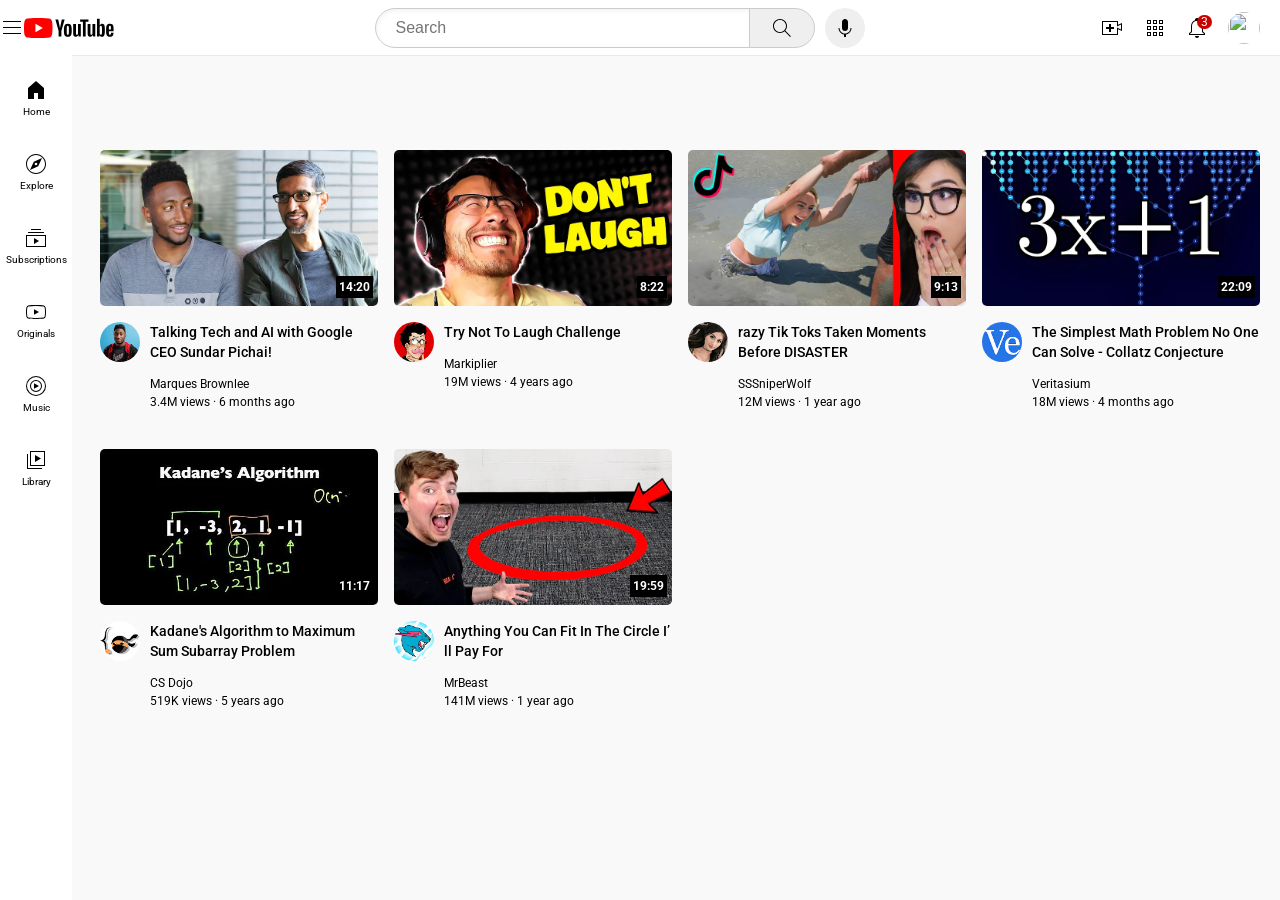
==== index.html @ daec249c "chore: rename Youtube.html to index.html and update configuration" ====
<!DOCTYPE html>
<html>
  <head>
      <title>Youtube-Copy</title>
      <link rel="preconnect" href="https://fonts.googleapis.com">
      <link rel="preconnect" href="https://fonts.gstatic.com" crossorigin>
      <link href="https://fonts.googleapis.com/css2?family=Roboto:wght@400;500;700&display=swap" rel="stylesheet">
      
      <link rel="stylesheet" href="Style/Genral.css">
      <link rel="stylesheet" href="Style/Header.css">
      <link rel="stylesheet" href="Style/Videos.css">
      <link rel="stylesheet" href="Style/sider.css">
  </head>
  <body>
    <header>
    <div class="header">
      
      <div class="left-sec">
        <img class="hamburger" src="Icons/hamburger-menu.svg">
        <img class="yt-logo"  src="Icons/youtube-logo.svg">
      </div>

      <div class="mid-sec">
        <input class="search-bar" type="search" img src="Icons/search.svg" placeholder="Search">
        <button class="search-button">
          <img class="search-img" src="Icons/search.svg">
          <div class="tooltip">Search</div>
        </button>
        <button class="voice-search-button">
          <img class="mic" src="Icons/voice-search-icon.svg">
          <div class="tooltip">Search with your Voice </div>
        </button>
      </div>

      <div class="right-sec">
        <div class="upload-icon-container">
          <img class="upload-icon" src="Icons/upload.svg">
          <div class="tooltip">Create</div>
        </div>
        <div class="apps-icon-container">
          <img class="apps-icon" src="Icons/youtube-apps.svg">
          <div class="tooltip">YouTube Apps</div>
        </div>
        <div class="notifications-icon-container">
          <img class="notifications-icon" src="Icons/notifications.svg">
          <div class="tooltip">Notifications</div>
          <div class="notifications-count">3</div>
        </div>
        <div class="user-icon-container">
          <img class="user-icon" src="Into-duct-ry/CopyFlow.jpg">
          <div class="tooltip">Charan Tej</div>
        </div>
      </div>

    </div>
    </header>
    
    <nav>
    <div class="sider">
      <div class="sider-link">
        <img src="Icons/home.svg">
        <div>Home</div>
      </div>
      <div class="sider-link">
        <img src="Icons/explore.svg">
        <div>Explore</div>
      </div>
      <div class="sider-link">
        <img src="Icons/subscriptions.svg">
        <div>Subscriptions</div>
      </div>
      <div class="sider-link">
        <img src="Icons/originals.svg">
        <div>Originals</div>
      </div>
      <div class="sider-link">
        <img src="Icons/youtube-music.svg">
        <div>Music</div>
      </div>
      <div class="sider-link">
        <img src="Icons/library.svg">
        <div>Library</div>
      </div>
    </div>
    </nav>
    
    <main>
    <div class="video-grid">
      <div class="video-preview">
        <div class="thumbnail-row">
          <img class="thumbnail-1" src="images/thumbnail-1.webp">
          <div class="video-time">14:20</div>
        </div>
        <div class="video-info-grid">
          <div class="channel-icon">
            <img class="icon-picture" src="Channel-icon/channel-1.jpeg">
          </div>
          <div class="video-info">
            <p class="video-title">
              Talking Tech and AI with Google CEO Sundar Pichai!
            </p>
            <p class="video-aurthor">
              Marques Brownlee
            </p>
            <p class="video-stats">
              3.4M views &#183 6 months ago
            </p>
          </div>
          
        </div>
        
        
      </div>
  
      <div class="video-preview">
        <div class="thumbnail-row">
          <img class="thumbnail-1" src="images/thumbnail-2.webp">
          <div class="video-time">8:22</div>
        </div>
        <div class="video-info-grid">
          <div class="channel-icon">
            <img class="icon-picture" src="Channel-icon/channel-2.jpeg">
          </div>
          <div class="video-info">
            <p class="video-title">Try Not To Laugh Challenge 
            </p>
            <p class="video-aurthor">
              Markiplier
            </p>
            <p class="video-stats">
              19M views · 4 years ago
            </p>
          </div>
  
        </div>
        
      </div>
  
      <div class="video-preview">
        <div class="thumbnail-row">
          <img class="thumbnail-1" src="images/thumbnail-3.webp">
          <div class="video-time">9:13</div>
        </div>
        <div class="video-info-grid">
          <div class="channel-icon">
            <img class="icon-picture" src="Channel-icon/channel-3.jpeg">
          </div>
          <div class="video-info">
            <p class="video-title">
              razy Tik Toks Taken Moments Before DISASTER
            </p>
            <p class="video-aurthor">
              SSSniperWolf
            </p>
            <p class="video-stats">
              12M views · 1 year ago
            </p>
          </div>
  
        </div>
        
        
      </div>
  
      <div class="video-preview">
        <div class="thumbnail-row">
          <img class="thumbnail-1" src="images/thumbnail-4.webp">
          <div class="video-time">22:09</div>
        </div>
        <div class="video-info-grid">
          <div class="channel-icon">
            <img class="icon-picture" src="Channel-icon/channel-4.jpeg">
          </div>
          <div class="video-info">
            <p class="video-title">
              The Simplest Math Problem No One Can Solve - Collatz Conjecture
            </p>
            <p class="video-aurthor">
              Veritasium
            </p>
            <p class="video-stats">
              18M views · 4 months ago
            </p>
          </div>
          
        </div>
        
        
      </div>
  
      <div class="video-preview">
        <div class="thumbnail-row">
          <img class="thumbnail-1" src="images/thumbnail-5.webp">
          <div class="video-time">11:17</div>
        </div>
        <div class="video-info-grid">
          <div class="channel-icon">
            <img class="icon-picture" src="Channel-icon/channel-5.jpeg">
          </div>
          <div class="video-info">
            <p class="video-title">Kadane's Algorithm to Maximum Sum Subarray Problem
            </p>
            <p class="video-aurthor">
              CS Dojo
            </p>
            <p class="video-stats">
              519K views · 5 years ago
            </p>
          </div>
  
        </div>
        
      </div>
  
      <div class="video-preview">
        <div class="thumbnail-row">
          <img class="thumbnail-1" src="images/thumbnail-6.webp">
          <div class="video-time">19:59</div>
        </div>
        <div class="video-info-grid">
          <div class="channel-icon">
            <img class="icon-picture" src="Channel-icon/channel-6.jpeg">
          </div>
          <div class="video-info">
            <p class="video-title">
              Anything You Can Fit In The Circle I’ ll Pay For
            </p>
            <p class="video-aurthor">
              MrBeast
            </p>
            <p class="video-stats">
              141M views · 1 year ago
            </p>
          </div>
        </div> 
        
        
      </div>
    </div>
    </main>
    
  </body>
</html>
---- Style/Genral.css ----
p {
  margin-top: 0px;
  margin-bottom: 0px;
  font-family: Roboto, Arial;
}

body {
  background-color: rgb(249,249,249);
  margin-right: 20px;
  margin-top: 150px;
  margin-left: 100px;
  font-family: Roboto, Arial;
}
---- Style/Header.css ----
.header {
  height: 55px;
  margin: 0px;
  display: flex;
  flex-direction: row;
  justify-content: space-between;
  z-index: 100;

  position: fixed;
  top: 0px;
  right: 0px;
  left: 0px;
  background-color: white;
  border-bottom-width: 1px;
  border-bottom-style: solid;
  border-bottom-color: rgb(234, 234, 234);
}

.left-sec {
  display: flex;
  flex-direction: row;
  align-items: center;
  
  
}
.hamburger {
  height: 24px;

}

.yt-logo{
  height: 20px;
}

.mid-sec {
  flex: 1;
  display: flex;
  flex-direction: row;
  align-items: center;
  margin-left: 70px;
  margin-right: 35px;
  max-width: 500px;

}
.search-bar{
  flex: 1;
  height: 40px;
  font-size: 16px;
  padding-left: 20px;
  border-style: solid;
  border-top-left-radius: 20px;
  border-bottom-left-radius: 20px;
  border-width: 1px;
  width: 0;
  border-color: rgb(204, 204, 204);
  box-shadow: inset 1px 2px 5px rgba(0,0,0,0.05); 

}
/* .search-bar:active { */
  
/* } */
.search-button {
  height: 40px;
  width: 66px;
  border: 1px solid rgb(204, 204, 204);
  border-top-right-radius: 20px;
  border-bottom-right-radius: 20px;
  margin-left: -2px;
  
}
.search-button,
.voice-search-button,
.upload-icon-container,
.apps-icon-container,
.notifications-icon-container,
.user-icon-container {
  display: flex;
  justify-content: center;
  align-items: center;
  position: relative;
}
.search-button .tooltip,
.voice-search-button .tooltip,
.upload-icon-container .tooltip,
.apps-icon-container .tooltip,
.notifications-icon-container .tooltip,
.user-icon-container .tooltip {
  position: absolute;
  background-color: gray;
  color: white;
  padding: 4px 8px;
  border-radius: 2px;
  font-size: 12px;
  bottom: -30px;
  opacity: 0 ;
  transition: opacity 0.15s;
  pointer-events: none;
  white-space: nowrap ;
}
/* .voice-search-button .tooltip,
.upload-icon-container .tooltip {
  bottom: -22px;
} */
.search-button:hover .tooltip,
.voice-search-button:hover .tooltip,
.upload-icon-container:hover .tooltip,
.apps-icon-container:hover .tooltip,
.notifications-icon-container:hover .tooltip,
.user-icon-container:hover .tooltip {
  opacity: 1;
}
.search-img{
  height: 24px;

  
}
.voice-search-button{
  margin-right: 10px;
  margin-left: 10px;
  height: 40px;
  width: 40px;
  border-radius: 20px;
  border-style: none;
  
}
.mic{

  height: 24px;

}

.right-sec {
  width: 180px;
  display: flex;
  align-items: center;
  justify-content: space-between;
  flex-shrink: 0;
}

.upload-icon {
  height: 24px;
}
.apps-icon {
  height: 24px;
}
.notifications-icon{
  height: 24px;
}
.user-icon{
  height: 32px;
  width: 32px;
  object-fit: cover;
  margin-right: 20px;
  border-radius: 16px;
}
.notifications-icon-container{
  position: relative;
}
.notifications-count{
  font-size: 12px;
  font-weight: 400;
  color: white;
  position: absolute;
  background-color: rgb(202, 1, 1);
  top: -1px;
  left: 12px;
  padding-left: 4px;
  padding-right: 4px;
  border-radius: 10px;
}
---- Style/Videos.css ----
.video-grid{
  display: grid;
  grid-template-columns: 1fr 1fr 1fr;
  column-gap: 16px;
  row-gap: 40px;
}

@media (max-width:750px) {
  .video-grid {
    grid-template-columns: 1fr 1fr;
  }
}

@media (min-width:751px) and (max-width:999px) {
  .video-grid {
    grid-template-columns: 1fr 1fr 1fr;
  }
}

@media (min-width: 1000px) {
  .video-grid {
    grid-template-columns: 1fr 1fr 1fr 1fr;
  }
}

.video-time{
  background-color: black;
  color: white;
  position: absolute;
  right: 5px;
  bottom: 12px;
  font-size: 12px;
  font-weight: 700;
  padding: 4px 3px ;
}
 
.video-info-grid{
  display: grid; 
  grid-template-columns: 50px 1fr;
}
.thumbnail-1 {
  width: 100%;
  border-radius: 5px;

}

.video-title {
 margin-bottom: 15px;
 font-size: 14px;
 font-weight: 500;
 line-height: 20px;
}
.video-aurthor,
.video-stats{
  font-size: 12px;

}
.video-aurthor{
  margin-bottom: 4px;
}
.icon-picture{
  width: 40px;
  border-radius: 50%;
}
.thumbnail-row{
  margin-bottom: 12px;
  position: relative;
}
---- Style/sider.css ----
.sider {
  width: 72px;
  position: fixed;
  top: 50px;
  bottom: 0px;
  left: 0px;
  background-color: white;
  padding-top: 10px;
  z-index: 200;
  
}
.sider-link{
  height: 74px;
  display: flex;
  justify-content: center;
  align-items: center;
  flex-direction: column;
  cursor: pointer;
}

.sider-link:hover {
  background-color: lightgray;
}

.sider-link img {
  height: 24px;
  margin-bottom: 4px;
}

.sider-link div {
  font-size: 10px;
}
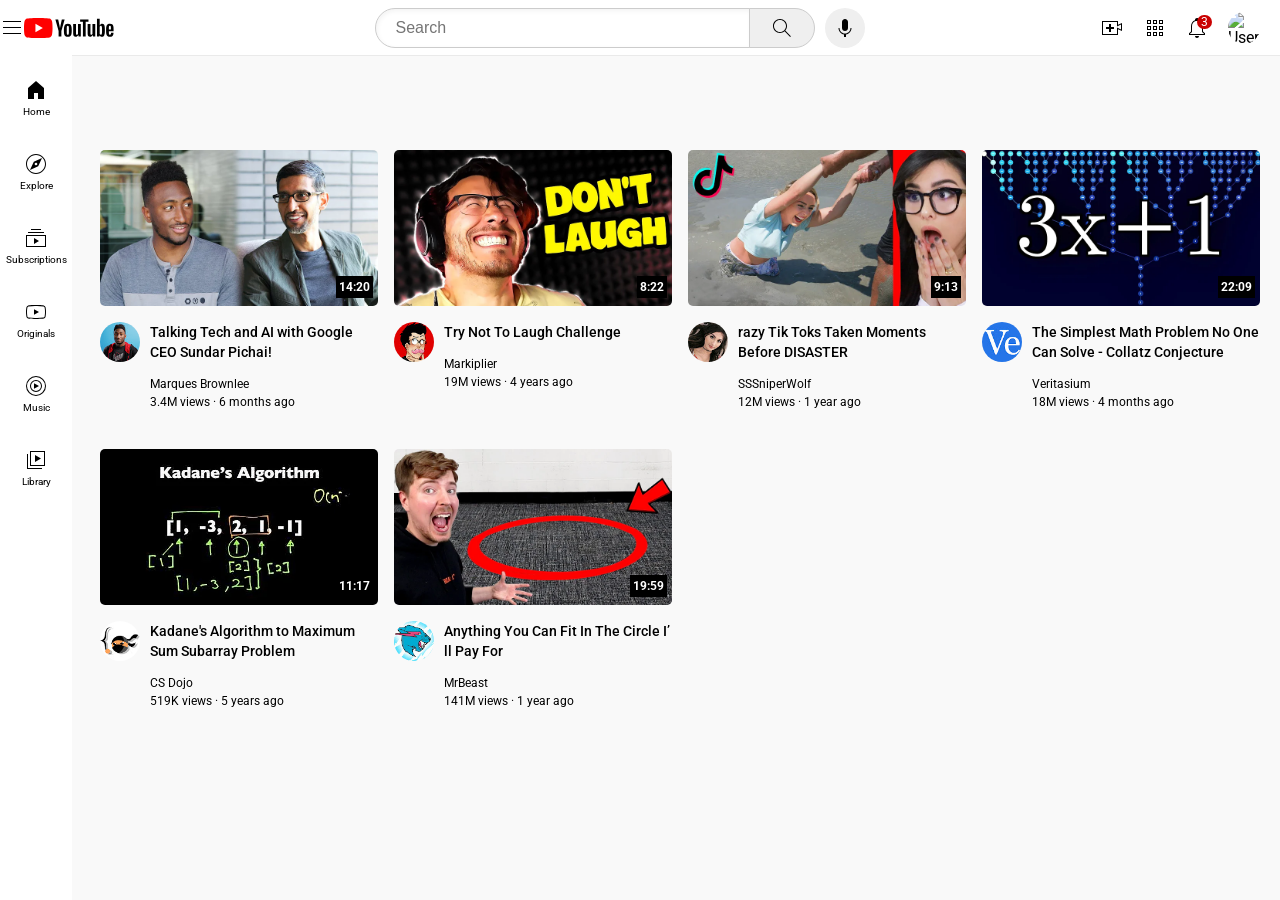
==== commit bf72a149: "Initial commit: YouTube clone project" ====
--- a/index.html
+++ b/index.html
@@ -1,84 +1,82 @@
 <!DOCTYPE html>
-<html>
+<html lang="en">
   <head>
-      <title>Youtube-Copy</title>
+      <title>YouTube Clone</title>
+      <meta charset="UTF-8">
+      <meta name="viewport" content="width=device-width, initial-scale=1.0">
       <link rel="preconnect" href="https://fonts.googleapis.com">
       <link rel="preconnect" href="https://fonts.gstatic.com" crossorigin>
       <link href="https://fonts.googleapis.com/css2?family=Roboto:wght@400;500;700&display=swap" rel="stylesheet">
-      
-      <link rel="stylesheet" href="Style/Genral.css">
-      <link rel="stylesheet" href="Style/Header.css">
-      <link rel="stylesheet" href="Style/Videos.css">
-      <link rel="stylesheet" href="Style/sider.css">
+      <link rel="stylesheet" href="./Style/Genral.css">
+      <link rel="stylesheet" href="./Style/Header.css">
+      <link rel="stylesheet" href="./Style/Videos.css">
+      <link rel="stylesheet" href="./Style/sider.css">
   </head>
   <body>
     <header>
     <div class="header">
       
       <div class="left-sec">
-        <img class="hamburger" src="Icons/hamburger-menu.svg">
-        <img class="yt-logo"  src="Icons/youtube-logo.svg">
+        <img class="hamburger" src="./Icons/hamburger-menu.svg" alt="Menu">
+        <img class="yt-logo"  src="./Icons/youtube-logo.svg" alt="YouTube Logo">
       </div>
 
-      <div class="mid-sec">
-        <input class="search-bar" type="search" img src="Icons/search.svg" placeholder="Search">
+      <div class="mid-sec">        <input class="search-bar" type="search" placeholder="Search">
         <button class="search-button">
-          <img class="search-img" src="Icons/search.svg">
+          <img class="search-img" src="./Icons/search.svg" alt="Search">
           <div class="tooltip">Search</div>
         </button>
         <button class="voice-search-button">
-          <img class="mic" src="Icons/voice-search-icon.svg">
+          <img class="mic" src="./Icons/voice-search-icon.svg" alt="Voice Search">
           <div class="tooltip">Search with your Voice </div>
         </button>
       </div>
 
-      <div class="right-sec">
-        <div class="upload-icon-container">
-          <img class="upload-icon" src="Icons/upload.svg">
+      <div class="right-sec">        <div class="upload-icon-container">
+          <img class="upload-icon" src="./Icons/upload.svg" alt="Upload">
           <div class="tooltip">Create</div>
         </div>
         <div class="apps-icon-container">
-          <img class="apps-icon" src="Icons/youtube-apps.svg">
+          <img class="apps-icon" src="./Icons/youtube-apps.svg" alt="YouTube Apps">
           <div class="tooltip">YouTube Apps</div>
         </div>
         <div class="notifications-icon-container">
-          <img class="notifications-icon" src="Icons/notifications.svg">
+          <img class="notifications-icon" src="./Icons/notifications.svg" alt="Notifications">
           <div class="tooltip">Notifications</div>
           <div class="notifications-count">3</div>
         </div>
         <div class="user-icon-container">
-          <img class="user-icon" src="Into-duct-ry/CopyFlow.jpg">
+          <img class="user-icon" src="./Into-duct-ry/CopyFlow.jpg" alt="User Profile">
           <div class="tooltip">Charan Tej</div>
         </div>
       </div>
 
     </div>
     </header>
-    
-    <nav>
+      <nav>
     <div class="sider">
       <div class="sider-link">
-        <img src="Icons/home.svg">
+        <img src="./Icons/home.svg" alt="Home Icon">
         <div>Home</div>
       </div>
       <div class="sider-link">
-        <img src="Icons/explore.svg">
+        <img src="./Icons/explore.svg" alt="Explore Icon">
         <div>Explore</div>
       </div>
       <div class="sider-link">
-        <img src="Icons/subscriptions.svg">
+        <img src="./Icons/subscriptions.svg" alt="Subscriptions Icon">
         <div>Subscriptions</div>
       </div>
       <div class="sider-link">
-        <img src="Icons/originals.svg">
+        <img src="./Icons/originals.svg" alt="Originals Icon">
         <div>Originals</div>
       </div>
       <div class="sider-link">
-        <img src="Icons/youtube-music.svg">
+        <img src="./Icons/youtube-music.svg" alt="YouTube Music Icon">
         <div>Music</div>
       </div>
       <div class="sider-link">
-        <img src="Icons/library.svg">
+        <img src="./Icons/library.svg" alt="Library Icon">
         <div>Library</div>
       </div>
     </div>
@@ -87,13 +85,12 @@
     <main>
     <div class="video-grid">
       <div class="video-preview">
-        <div class="thumbnail-row">
-          <img class="thumbnail-1" src="images/thumbnail-1.webp">
+        <div class="thumbnail-row">          <img class="thumbnail-1" src="./images/thumbnail-1.webp" alt="Video Thumbnail - Talking Tech with Sundar Pichai">
           <div class="video-time">14:20</div>
         </div>
         <div class="video-info-grid">
           <div class="channel-icon">
-            <img class="icon-picture" src="Channel-icon/channel-1.jpeg">
+            <img class="icon-picture" src="./Channel-icon/channel-1.jpeg" alt="Marques Brownlee Channel Icon">
           </div>
           <div class="video-info">
             <p class="video-title">
@@ -114,12 +111,12 @@
   
       <div class="video-preview">
         <div class="thumbnail-row">
-          <img class="thumbnail-1" src="images/thumbnail-2.webp">
+          <img class="thumbnail-1" src="./images/thumbnail-2.webp" alt="Video Thumbnail - Try Not To Laugh Challenge">
           <div class="video-time">8:22</div>
         </div>
         <div class="video-info-grid">
           <div class="channel-icon">
-            <img class="icon-picture" src="Channel-icon/channel-2.jpeg">
+            <img class="icon-picture" src="./Channel-icon/channel-2.jpeg" alt="Markiplier Channel Icon">
           </div>
           <div class="video-info">
             <p class="video-title">Try Not To Laugh Challenge 
@@ -138,12 +135,12 @@
   
       <div class="video-preview">
         <div class="thumbnail-row">
-          <img class="thumbnail-1" src="images/thumbnail-3.webp">
+          <img class="thumbnail-1" src="./images/thumbnail-3.webp" alt="Video Thumbnail - Crazy TikToks">
           <div class="video-time">9:13</div>
         </div>
         <div class="video-info-grid">
           <div class="channel-icon">
-            <img class="icon-picture" src="Channel-icon/channel-3.jpeg">
+            <img class="icon-picture" src="./Channel-icon/channel-3.jpeg" alt="SSSniperWolf Channel Icon">
           </div>
           <div class="video-info">
             <p class="video-title">
@@ -164,12 +161,12 @@
   
       <div class="video-preview">
         <div class="thumbnail-row">
-          <img class="thumbnail-1" src="images/thumbnail-4.webp">
+          <img class="thumbnail-1" src="./images/thumbnail-4.webp" alt="Video Thumbnail - Collatz Conjecture">
           <div class="video-time">22:09</div>
         </div>
         <div class="video-info-grid">
           <div class="channel-icon">
-            <img class="icon-picture" src="Channel-icon/channel-4.jpeg">
+            <img class="icon-picture" src="./Channel-icon/channel-4.jpeg" alt="Veritasium Channel Icon">
           </div>
           <div class="video-info">
             <p class="video-title">
@@ -190,12 +187,12 @@
   
       <div class="video-preview">
         <div class="thumbnail-row">
-          <img class="thumbnail-1" src="images/thumbnail-5.webp">
+          <img class="thumbnail-1" src="./images/thumbnail-5.webp" alt="Video Thumbnail - Kadane's Algorithm">
           <div class="video-time">11:17</div>
         </div>
         <div class="video-info-grid">
           <div class="channel-icon">
-            <img class="icon-picture" src="Channel-icon/channel-5.jpeg">
+            <img class="icon-picture" src="./Channel-icon/channel-5.jpeg" alt="CS Dojo Channel Icon">
           </div>
           <div class="video-info">
             <p class="video-title">Kadane's Algorithm to Maximum Sum Subarray Problem
@@ -214,12 +211,12 @@
   
       <div class="video-preview">
         <div class="thumbnail-row">
-          <img class="thumbnail-1" src="images/thumbnail-6.webp">
+          <img class="thumbnail-1" src="./images/thumbnail-6.webp" alt="Video Thumbnail - MrBeast Circle Challenge">
           <div class="video-time">19:59</div>
         </div>
         <div class="video-info-grid">
           <div class="channel-icon">
-            <img class="icon-picture" src="Channel-icon/channel-6.jpeg">
+            <img class="icon-picture" src="./Channel-icon/channel-6.jpeg" alt="MrBeast Channel Icon">
           </div>
           <div class="video-info">
             <p class="video-title">
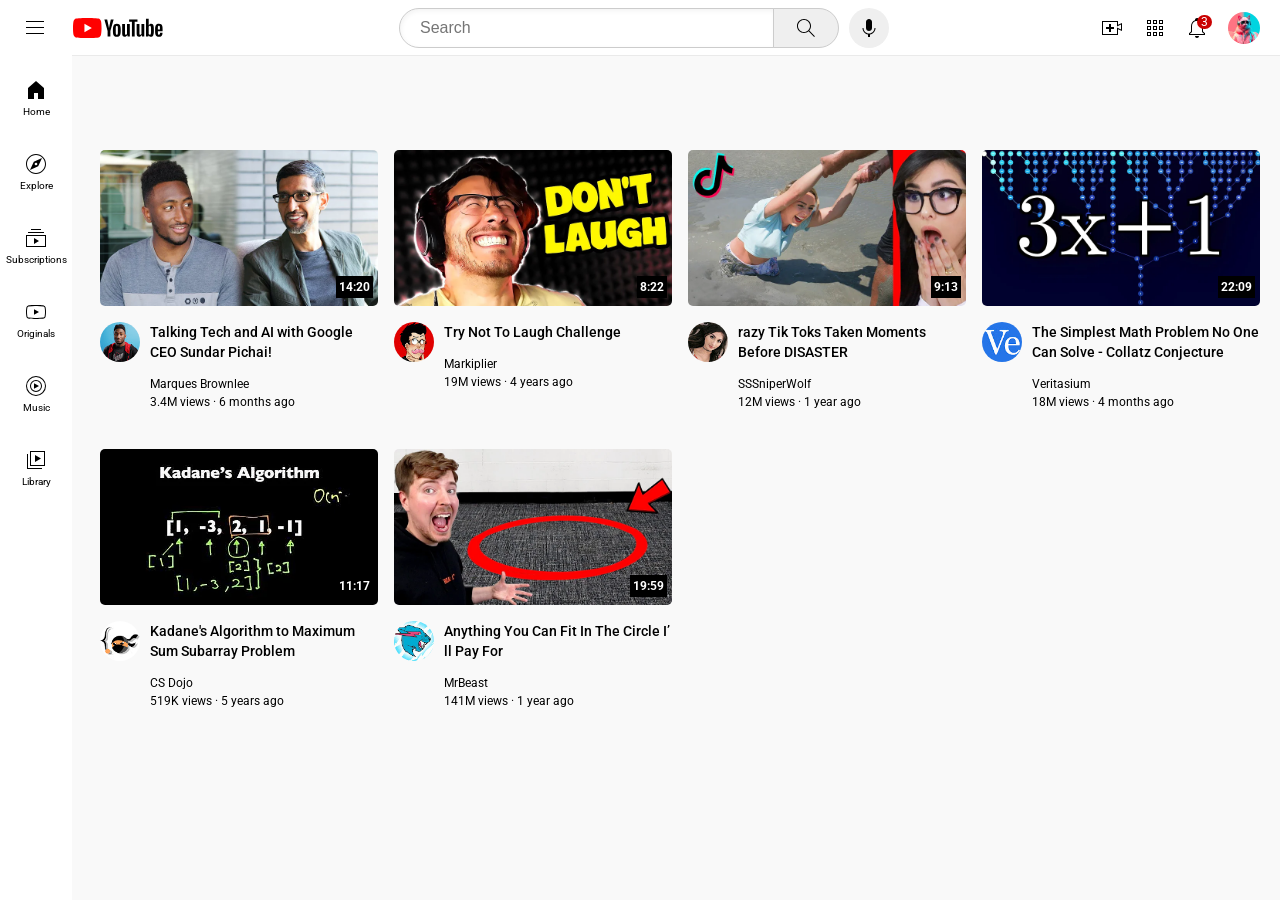
==== commit 116bc3c0: "Update index.html" ====
--- a/index.html
+++ b/index.html
@@ -46,7 +46,7 @@
           <div class="notifications-count">3</div>
         </div>
         <div class="user-icon-container">
-          <img class="user-icon" src="./Into-duct-ry/CopyFlow.jpg" alt="User Profile">
+          <img class="user-icon" src="./images/CopyFlow.jpg" alt="User Profile">
           <div class="tooltip">Charan Tej</div>
         </div>
       </div>
@@ -237,4 +237,4 @@
     </main>
     
   </body>
-</html>+</html>
--- a/Style/Header.css
+++ b/Style/Header.css
@@ -24,6 +24,8 @@
   
 }
 .hamburger {
+  padding-left: 23px;
+  padding-right: 26px;
   height: 24px;
 
 }
@@ -167,4 +169,4 @@
   padding-left: 4px;
   padding-right: 4px;
   border-radius: 10px;
-}+}
